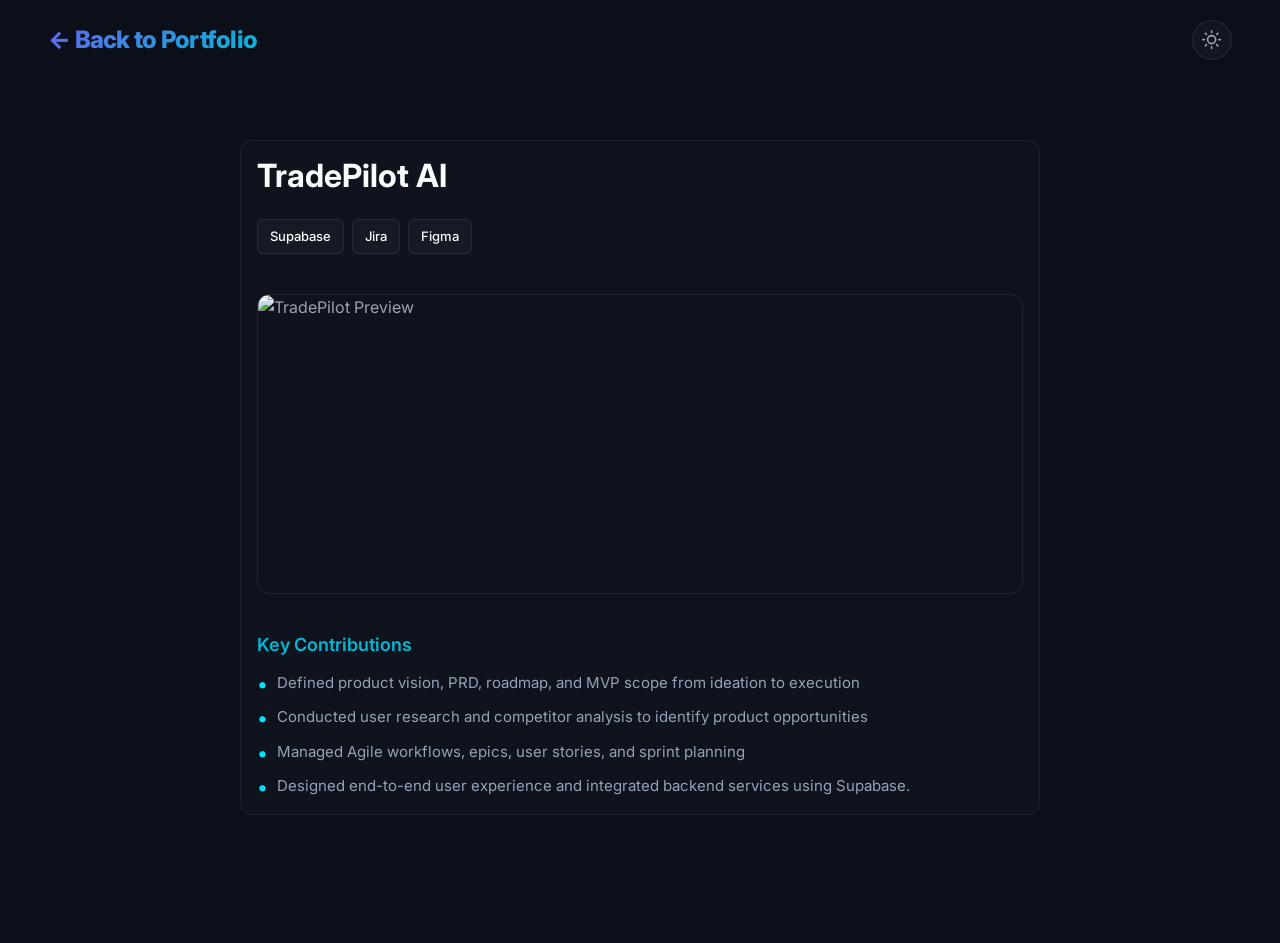
==== tradepilot.html @ c56abe82 "all changes" ====
<!DOCTYPE html>
<html lang="en" data-theme="dark">
<head>
    <meta charset="UTF-8">
    <meta name="viewport" content="width=device-width, initial-scale=1.0">
    <title>TradePilot AI | Project Details</title>
    <link rel="preconnect" href="https://fonts.googleapis.com">
    <link rel="preconnect" href="https://fonts.gstatic.com" crossorigin>
    <link href="https://fonts.googleapis.com/css2?family=Inter:wght@300;400;500;600;700&display=swap" rel="stylesheet">
    <link rel="stylesheet" href="styles.css">
    <link rel="icon" href="data:image/svg+xml,<svg xmlns='http://www.w3.org/2000/svg' viewBox='0 0 100 100'><rect width='100' height='100' rx='20' fill='%230B0F19'/><text x='50' y='55' font-family='Arial, sans-serif' font-size='45' font-weight='bold' fill='%2306B6D4' text-anchor='middle' dominant-baseline='middle'>VL</text></svg>">
</head>
<body>
    <nav id="navbar" class="glass-nav" style="border-bottom: 1px solid var(--border);">
        <div class="nav-container-full">
            <div class="nav-brand">
                <a href="index.html" class="logo">
                    <span class="logo-text text-gradient">← Back to Portfolio</span>
                </a>
            </div>
            <div class="nav-actions">
                <button class="theme-toggle btn-magnetic" id="theme-toggle" aria-label="Toggle Theme">
                    <svg class="sun-icon" viewBox="0 0 24 24" fill="none" stroke="currentColor" stroke-width="2" stroke-linecap="round" stroke-linejoin="round"><circle cx="12" cy="12" r="5"></circle><line x1="12" y1="1" x2="12" y2="3"></line><line x1="12" y1="21" x2="12" y2="23"></line><line x1="4.22" y1="4.22" x2="5.64" y2="5.64"></line><line x1="18.36" y1="18.36" x2="19.78" y2="19.78"></line><line x1="1" y1="12" x2="3" y2="12"></line><line x1="21" y1="12" x2="23" y2="12"></line><line x1="4.22" y1="19.78" x2="5.64" y2="18.36"></line><line x1="18.36" y1="5.64" x2="19.78" y2="4.22"></line></svg>
                    <svg class="moon-icon" viewBox="0 0 24 24" fill="none" stroke="currentColor" stroke-width="2" stroke-linecap="round" stroke-linejoin="round"><path d="M21 12.79A9 9 0 1 1 11.21 3 7 7 0 0 0 21 12.79z"></path></svg>
                </button>
            </div>
        </div>
    </nav>

    <section class="section" style="padding-top: 140px; min-height: 100vh;">
        <div class="container">
            <div class="dash-card dash-card-compact" style="max-width: 800px; margin: 0 auto; padding: 40px;">
                <div style="display: flex; justify-content: space-between; align-items: center; margin-bottom: 24px; flex-wrap: wrap; gap: 8px;">
                    <h1 style="color: var(--c-white); font-size: 32px; font-weight: 700; margin: 0;">TradePilot AI</h1>
                </div>
                
                <div style="display: flex; gap: 8px; flex-wrap: wrap; margin-bottom: 40px;">
                    <span class="dash-tag">Supabase</span>
                    <span class="dash-tag">Jira</span>
                    <span class="dash-tag">Figma</span>
                </div>

                <div style="width: 100%; height: 300px; border-radius: 12px; overflow: hidden; margin-bottom: 40px; border: 1px solid var(--border);">
                    <img src="https://images.unsplash.com/photo-1611162617474-5b21e879e113?auto=format&fit=crop&w=1200&q=80" alt="TradePilot Preview" style="width: 100%; height: 100%; object-fit: cover;">
                </div>
                
                <h3 style="color: var(--c-cyan); font-size: 18px; margin-bottom: 16px;">Key Contributions</h3>
                <ul class="dash-bullet-list" style="font-size: 16px; line-height: 1.8;">
                    <li>Defined product vision, PRD, roadmap, and MVP scope from ideation to execution</li>
                    <li>Conducted user research and competitor analysis to identify product opportunities</li>
                    <li>Managed Agile workflows, epics, user stories, and sprint planning</li>
                    <li>Designed end-to-end user experience and integrated backend services using Supabase.</li>
                </ul>
            </div>
        </div>
    </section>

    <script src="script.js"></script>
</body>
</html>
---- styles.css ----
/* =========================================
   CSS Custom Properties & Reset
   ========================================= */
:root {
    /* Colors */
    --c-navy: #0B0F19;
    --c-navy-light: #131A2A;
    --c-indigo: #6366F1;
    --c-cyan: #06B6D4;
    --c-white: #F9FAFB;
    --c-gray: #9CA3AF;
    --c-gray-dark: #4B5563;
    
    /* Surfaces & Borders for Glassmorphism */
    --surface: rgba(255, 255, 255, 0.03);
    --surface-hover: rgba(255, 255, 255, 0.06);
    --border: rgba(255, 255, 255, 0.08);
    --border-hover: rgba(255, 255, 255, 0.15);

    /* Typography */
    --font-sans: 'Inter', -apple-system, BlinkMacSystemFont, "Segoe UI", Roboto, Helvetica, Arial, sans-serif;
    
    /* Transitions */
    --trans-fast: 0.2s cubic-bezier(0.4, 0, 0.2, 1);
    --trans-normal: 0.4s cubic-bezier(0.4, 0, 0.2, 1);
}

[data-theme='light'] {
    --c-navy: #F9FAFB;
    --c-navy-light: #FFFFFF;
    --c-white: #0B0F19;
    --c-gray: #4B5563;
    --c-gray-dark: #9CA3AF;
    
    --surface: rgba(0, 0, 0, 0.03);
    --surface-hover: rgba(0, 0, 0, 0.06);
    --border: rgba(0, 0, 0, 0.08);
    --border-hover: rgba(0, 0, 0, 0.15);
}

*, *::before, *::after {
    box-sizing: border-box;
    margin: 0;
    padding: 0;
}

html {
    scroll-behavior: smooth;
}

body {
    background-color: var(--c-navy);
    color: var(--c-gray);
    font-family: var(--font-sans);
    line-height: 1.6;
    -webkit-font-smoothing: antialiased;
    -moz-osx-font-smoothing: grayscale;
    overflow-x: hidden;
}

::selection {
    background-color: var(--c-indigo);
    color: var(--c-white);
}

h1, h2, h3, h4, h5, h6 {
    color: var(--c-white);
    line-height: 1.2;
    font-weight: 600;
}

a {
    color: inherit;
    text-decoration: none;
    transition: color var(--trans-fast);
}

ul {
    list-style: none;
}

/* =========================================
   Layout & Utilities
   ========================================= */
.container {
    width: 100%;
    max-width: 1200px;
    margin: 0 auto;
    padding: 0 2rem;
}

.section {
    padding: 8rem 0;
    position: relative;
}

.section-header {
    margin-bottom: 4rem;
    text-align: left;
}

.section-title {
    font-size: 2.5rem;
    letter-spacing: -0.02em;
    margin-bottom: 1rem;
    background: linear-gradient(135deg, var(--c-indigo), var(--c-cyan));
    -webkit-background-clip: text;
    -webkit-text-fill-color: transparent;
    background-clip: text;
}

.section-description {
    font-size: 1.125rem;
    max-width: 600px;
}

.text-gradient {
    background: linear-gradient(135deg, var(--c-indigo), var(--c-cyan));
    -webkit-background-clip: text;
    -webkit-text-fill-color: transparent;
    background-clip: text;
}

/* Background Glow */
.bg-glow {
    position: absolute;
    width: 600px;
    height: 600px;
    background: radial-gradient(circle, rgba(99,102,241,0.1) 0%, rgba(11,15,25,0) 70%);
    border-radius: 50%;
    pointer-events: none;
    z-index: -1;
    filter: blur(60px);
}

.glow-top {
    top: -200px;
    left: -100px;
}

.glow-bottom {
    bottom: 20%;
    right: -200px;
    background: radial-gradient(circle, rgba(6,182,212,0.1) 0%, rgba(11,15,25,0) 70%);
}

/* Scroll Reveal */
.reveal {
    opacity: 0;
    transform: translateY(30px);
    transition: opacity 0.8s ease, transform 0.8s ease;
}

.reveal.visible {
    opacity: 1;
    transform: translateY(0);
}

/* =========================================
   Components
   ========================================= */
/* Buttons */
.btn {
    display: inline-flex;
    align-items: center;
    justify-content: center;
    padding: 0.75rem 1.5rem;
    border-radius: 9999px;
    font-weight: 500;
    font-size: 0.9375rem;
    cursor: pointer;
    border: 1px solid transparent;
    transition: all var(--trans-fast);
    /* For magnetic effect */
    will-change: transform;
}

.btn-primary {
    background-color: var(--c-white);
    color: var(--c-navy);
    box-shadow: 0 4px 14px rgba(255,255,255,0.1);
}

.btn-primary:hover {
    box-shadow: 0 6px 20px rgba(255,255,255,0.2);
    transform: translateY(-1px);
}

.btn-accent {
    background: linear-gradient(135deg, var(--c-indigo), var(--c-cyan));
    color: white;
    box-shadow: 0 4px 14px rgba(99, 102, 241, 0.2);
    border: none;
}

.btn-accent:hover {
    box-shadow: 0 6px 20px rgba(99, 102, 241, 0.4);
    transform: translateY(-1px);
}

.btn-secondary {
    background-color: var(--surface);
    color: var(--c-white);
    border-color: var(--border);
    backdrop-filter: blur(10px);
}

.btn-secondary:hover {
    background-color: var(--surface-hover);
    border-color: var(--border-hover);
}

.btn-large {
    padding: 1rem 2rem;
    font-size: 1.125rem;
}

.badge {
    display: inline-block;
    padding: 0.25rem 0.75rem;
    border-radius: 9999px;
    background: rgba(99,102,241,0.1);
    color: var(--c-indigo);
    border: 1px solid rgba(99,102,241,0.2);
    font-size: 0.875rem;
    font-weight: 500;
    margin-bottom: 2rem;
}

/* Navigation */
.glass-nav {
    position: fixed;
    top: 0;
    left: 0;
    width: 100%;
    z-index: 1000;
    background: rgba(var(--nav-bg-rgb, 11, 15, 25), 0);
    border-bottom: 1px solid transparent;
    transition: background 0.4s ease, border-bottom 0.4s ease, backdrop-filter 0.4s ease, box-shadow 0.4s ease;
}

.glass-nav.scrolled {
    backdrop-filter: blur(12px);
    -webkit-backdrop-filter: blur(12px);
    background: rgba(var(--nav-bg-rgb, 11, 15, 25), 0.75);
    border-bottom: 1px solid var(--border);
    box-shadow: 0 4px 30px rgba(0, 0, 0, 0.1);
}

[data-theme="dark"] {
    --nav-bg-rgb: 11, 15, 25;
}
[data-theme="light"] {
    --nav-bg-rgb: 255, 255, 255;
}

.nav-container-full {
    display: flex;
    justify-content: space-between;
    align-items: center;
    height: 5rem;
    padding: 0 3rem;
    max-width: 1600px;
    margin: 0 auto;
}

.nav-brand .logo {
    display: flex;
    align-items: center;
    font-weight: 800;
    font-size: 1.5rem;
    letter-spacing: -0.03em;
}

.logo-text {
    font-family: var(--font-sans);
}

.nav-menu {
    flex: 1;
    display: flex;
    justify-content: center;
}

.nav-links {
    display: flex;
    gap: 2rem;
    align-items: center;
}

.nav-link {
    font-size: 0.9375rem;
    font-weight: 500;
    color: var(--c-gray);
    position: relative;
    padding: 0.5rem 0;
    transition: color 0.3s ease;
}

.nav-link::after {
    content: '';
    position: absolute;
    bottom: 0;
    left: 0;
    width: 0;
    height: 2px;
    background: var(--c-indigo);
    transition: width 0.3s ease;
    border-radius: 2px;
}

.nav-link:hover, .nav-link.active {
    color: var(--c-white);
}

.nav-link:hover::after, .nav-link.active::after {
    width: 100%;
}

.nav-actions {
    display: flex;
    align-items: center;
    gap: 1.5rem;
}

.nav-socials {
    display: flex;
    align-items: center;
    gap: 1rem;
    border-right: 1px solid var(--border);
    padding-right: 1.5rem;
}

.social-icon {
    display: flex;
    align-items: center;
    justify-content: center;
    width: 2rem;
    height: 2rem;
    color: var(--c-gray);
    border-radius: 50%;
    background: var(--surface);
    transition: all 0.3s cubic-bezier(0.175, 0.885, 0.32, 1.275);
}

.social-icon svg {
    width: 1.1rem;
    height: 1.1rem;
}

.social-icon:hover {
    color: var(--c-white);
    background: var(--c-indigo);
    transform: translateY(-3px) scale(1.1);
    box-shadow: 0 4px 12px rgba(99, 102, 241, 0.3);
}

.theme-toggle {
    display: flex;
    align-items: center;
    justify-content: center;
    width: 2.5rem;
    height: 2.5rem;
    border-radius: 50%;
    background: var(--surface);
    border: 1px solid var(--border);
    color: var(--c-gray);
    cursor: pointer;
    transition: all 0.3s ease;
    position: relative;
    overflow: hidden;
}

.theme-toggle:hover {
    background: var(--surface-hover);
    color: var(--c-white);
}

.theme-toggle svg {
    width: 1.2rem;
    height: 1.2rem;
    position: absolute;
    transition: all 0.4s cubic-bezier(0.4, 0, 0.2, 1);
}

[data-theme='dark'] .sun-icon {
    opacity: 1;
    transform: translateY(0) rotate(0);
}

[data-theme='dark'] .moon-icon {
    opacity: 0;
    transform: translateY(20px) rotate(-90deg);
}

[data-theme='light'] .sun-icon {
    opacity: 0;
    transform: translateY(-20px) rotate(90deg);
}

[data-theme='light'] .moon-icon {
    opacity: 1;
    transform: translateY(0) rotate(0);
}

.mobile-menu-btn {
    display: none;
    flex-direction: column;
    justify-content: center;
    align-items: center;
    width: 2.5rem;
    height: 2.5rem;
    background: transparent;
    border: none;
    cursor: pointer;
    z-index: 1001;
}

.mobile-menu-btn span {
    width: 1.5rem;
    height: 2px;
    background: var(--c-white);
    margin: 2px 0;
    transition: all 0.3s ease;
    border-radius: 2px;
}

@media (max-width: 1024px) {
    .nav-menu {
        position: fixed;
        top: 0;
        right: -100%;
        width: 100%;
        height: 100vh;
        background: var(--surface);
        display: flex;
        align-items: center;
        justify-content: center;
        transition: right 0.3s ease;
        z-index: 1000;
        box-shadow: -10px 0 30px rgba(0,0,0,0.5);
    }
    
    .nav-menu.active {
        right: 0;
    }
    
    .nav-links {
        flex-direction: column;
        gap: 2rem;
        text-align: center;
    }
    
    .nav-link {
        font-size: 1.5rem;
    }
    
    .nav-socials {
        display: none;
    }
    
    .mobile-menu-btn {
        display: flex;
    }
    
    .mobile-menu-btn.active span:nth-child(1) { transform: translateY(6px) rotate(45deg); }
    .mobile-menu-btn.active span:nth-child(2) { opacity: 0; }
    .mobile-menu-btn.active span:nth-child(3) { transform: translateY(-6px) rotate(-45deg); }
    
    .nav-container-full {
        padding: 0 1.5rem;
    }
}

/* =========================================
   Sections
   ========================================= */
/* =========================================
   Advanced Hero Section
   ========================================= */
.hero {
    min-height: 100vh;
    display: flex;
    align-items: center;
    padding-top: 6rem;
    padding-bottom: 4rem;
    position: relative;
    overflow: hidden;
}

.hero-grid {
    display: grid;
    grid-template-columns: repeat(12, 1fr);
    gap: 2rem;
    align-items: center;
    width: 100%;
}

.hero-left {
    grid-column: span 6;
    display: flex;
    flex-direction: column;
    align-items: flex-start;
    text-align: left;
    z-index: 2;
}

/* Badge */
.hero-badge {
    position: relative;
    display: inline-flex;
    align-items: center;
    padding: 0.5rem 1.25rem;
    border-radius: 9999px;
    background: rgba(6, 182, 212, 0.05);
    border: 1px solid rgba(6, 182, 212, 0.2);
    backdrop-filter: blur(8px);
    margin-bottom: 2rem;
    transition: all 0.3s ease;
}
.hero-badge:hover {
    border-color: rgba(6, 182, 212, 0.5);
    background: rgba(6, 182, 212, 0.1);
}
.badge-glow {
    position: absolute;
    top: 50%;
    left: 50%;
    width: 100%;
    height: 100%;
    transform: translate(-50%, -50%);
    background: radial-gradient(circle, rgba(6,182,212,0.4) 0%, transparent 70%);
    opacity: 0;
    transition: opacity 0.3s ease;
    z-index: -1;
    border-radius: 9999px;
    filter: blur(10px);
}
.hero-badge:hover .badge-glow {
    opacity: 1;
}
.badge-text {
    font-size: 0.875rem;
    font-weight: 600;
    color: var(--c-cyan);
    letter-spacing: 0.02em;
}

/* Typography */
.hero-title {
    font-size: clamp(2.5rem, 4vw, 3.5rem);
    font-weight: 600;
    line-height: 1.2;
    letter-spacing: -0.02em;
    margin-bottom: 1.25rem;
    color: transparent;
    background: linear-gradient(180deg, #FFFFFF 0%, #A1A1AA 100%);
    -webkit-background-clip: text;
    background-clip: text;
}
[data-theme='light'] .hero-title {
    background: linear-gradient(180deg, #09090B 0%, #52525B 100%);
    -webkit-background-clip: text;
}
.hero-title .text-gradient {
    background: linear-gradient(135deg, var(--c-indigo), var(--c-cyan));
    -webkit-background-clip: text;
    background-clip: text;
    color: transparent;
}

.animate-text-reveal {
    animation: textReveal 1s cubic-bezier(0.16, 1, 0.3, 1) forwards;
    opacity: 0;
    transform: translateY(20px);
}
@keyframes textReveal {
    to {
        opacity: 1;
        transform: translateY(0);
    }
}

.hero-subtitle {
    font-size: clamp(0.9rem, 1.5vw, 1.05rem);
    color: #9CA3AF;
    margin-bottom: 3rem;
    max-width: 90%;
    line-height: 1.7;
}

/* CTAs */
.hero-actions {
    display: flex;
    gap: 1.25rem;
    align-items: center;
    flex-wrap: wrap;
}

.btn-glow {
    position: relative;
    box-shadow: 0 0 20px rgba(99, 102, 241, 0.3);
}
.btn-glow:hover {
    box-shadow: 0 0 30px rgba(99, 102, 241, 0.5);
}

.btn-ghost {
    background: transparent;
    color: var(--c-white);
    border: 1px solid var(--border);
    backdrop-filter: blur(8px);
}
.btn-ghost:hover {
    border-color: var(--c-white);
    background: rgba(255, 255, 255, 0.05);
}
[data-theme='light'] .btn-ghost {
    /* Rely on var(--c-white) to automatically turn black in light mode */
}
[data-theme='light'] .btn-ghost:hover {
    background: rgba(0, 0, 0, 0.05);
}
.btn-icon {
    width: 1.25rem;
    height: 1.25rem;
    margin-left: 0.5rem;
    transition: transform 0.3s ease;
}
.btn-ghost:hover .btn-icon {
    transform: translateY(2px);
}

/* Right Side: Showcase */
.hero-right {
    grid-column: span 6;
    position: relative;
    height: auto;
    min-height: 450px;
    display: flex;
    align-items: center;
    justify-content: center;
}

.profile-showcase {
    position: relative;
    width: 100%;
    max-width: 450px;
    height: 450px;
    display: flex;
    align-items: center;
    justify-content: center;
    perspective: 1000px;
    margin: 0 auto;
}

.profile-glow {
    position: absolute;
    width: 100%;
    height: 100%;
    background: radial-gradient(circle at center, rgba(99, 102, 241, 0.4) 0%, rgba(6, 182, 212, 0.2) 40%, transparent 70%);
    filter: blur(40px);
    z-index: 1;
    animation: pulseGlow 4s ease-in-out infinite alternate;
}

@keyframes pulseGlow {
    0% { transform: scale(0.9); opacity: 0.7; }
    100% { transform: scale(1.1); opacity: 1; }
}

.profile-image-container {
    position: relative;
    width: 350px;
    height: 350px;
    border-radius: 50%;
    z-index: 5;
    background: var(--surface);
    border: 2px solid rgba(255, 255, 255, 0.1);
    box-shadow: 0 20px 50px rgba(0, 0, 0, 0.5), inset 0 0 20px rgba(255, 255, 255, 0.05);
    overflow: hidden;
}
[data-theme='light'] .profile-image-container {
    border-color: rgba(0, 0, 0, 0.1);
    box-shadow: 0 20px 50px rgba(0, 0, 0, 0.1);
}

.profile-img {
    width: 100%;
    height: 100%;
    object-fit: cover;
    border-radius: 50%;
    /* No selection/dragging */
    user-select: none;
    -webkit-user-drag: none;
    -webkit-touch-callout: none;
    pointer-events: none; /* Prevent context menu/right clicks on image itself */
    transition: transform 0.5s ease;
}

.profile-showcase:hover .profile-img {
    transform: scale(1.05);
}

/* Floating Tech Badges */
.floating-badge {
    position: absolute;
    display: flex;
    align-items: center;
    gap: 1rem;
    background: rgba(11, 15, 25, 0.7);
    backdrop-filter: blur(12px);
    -webkit-backdrop-filter: blur(12px);
    border: 1px solid rgba(255, 255, 255, 0.1);
    padding: 0.75rem 1.25rem;
    border-radius: 1rem;
    box-shadow: 0 15px 35px rgba(0, 0, 0, 0.3);
    z-index: 10;
}
[data-theme='light'] .floating-badge {
    background: rgba(255, 255, 255, 0.85);
    border-color: rgba(0, 0, 0, 0.1);
    box-shadow: 0 15px 35px rgba(0, 0, 0, 0.1);
}

.badge-1 {
    top: 15%;
    left: -10%;
    animation: floatY1 6s ease-in-out infinite;
}

.badge-2 {
    bottom: 15%;
    right: -10%;
    animation: floatY2 7s ease-in-out infinite 1s;
}

.badge-icon {
    width: 2.5rem;
    height: 2.5rem;
    border-radius: 0.75rem;
    background: linear-gradient(135deg, var(--c-indigo), var(--c-cyan));
    display: flex;
    align-items: center;
    justify-content: center;
    color: white;
}
.badge-icon svg {
    width: 1.25rem;
    height: 1.25rem;
}

.badge-text {
    display: flex;
    flex-direction: column;
}

.badge-title {
    font-size: 0.875rem;
    font-weight: 700;
    color: var(--c-white);
}

.badge-desc {
    font-size: 0.75rem;
    color: var(--c-gray);
}

@media (max-width: 1024px) {
    .hero-grid {
        grid-template-columns: 1fr;
    }
    .hero-left, .hero-right {
        grid-column: span 1;
    }
    .hero-left {
        align-items: center;
        text-align: center;
        padding-top: 4rem;
    }
    .hero-subtitle {
        max-width: 100%;
    }
    .hero-actions {
        justify-content: center;
    }
    .hero-right {
        height: 500px;
        margin-top: 3rem;
    }
}
@media (max-width: 768px) {
    .hero-right {
        display: flex;
        margin-top: 2rem;
        height: auto;
        justify-content: center;
        width: 100%;
    }
    .profile-showcase {
        transform: scale(0.8);
        margin: 0 auto;
    }
}

/* Bento Grid */
.bento-grid {
    display: grid;
    grid-template-columns: repeat(3, 1fr);
    gap: 1.5rem;
    auto-rows: minmax(250px, auto);
}

.bento-card {
    position: relative;
    background: var(--surface);
    border: 1px solid var(--border);
    border-radius: 1.5rem;
    padding: 2.5rem;
    overflow: hidden;
    display: flex;
    flex-direction: column;
    justify-content: flex-end;
    transition: border-color var(--trans-normal), transform var(--trans-normal);
}

.bento-card:hover {
    border-color: var(--border-hover);
    transform: translateY(-2px);
}

.bento-large {
    grid-column: span 2;
}

.card-icon {
    font-size: 2.5rem;
    margin-bottom: auto;
}

.card-title {
    font-size: 1.5rem;
    margin-bottom: 0.75rem;
    letter-spacing: -0.01em;
}

.card-text {
    font-size: 0.9375rem;
}

/* Card Glow Hover Effect */
.glow-effect {
    position: absolute;
    width: 200px;
    height: 200px;
    background: radial-gradient(circle, rgba(99,102,241,0.15) 0%, rgba(255,255,255,0) 70%);
    border-radius: 50%;
    pointer-events: none;
    opacity: 0;
    transition: opacity 0.3s;
    mix-blend-mode: screen;
}

.bento-card:hover .glow-effect {
    opacity: 1;
}

@media (max-width: 900px) {
    .bento-grid {
        grid-template-columns: repeat(2, 1fr);
    }
    .bento-large {
        grid-column: span 2;
    }
}

@media (max-width: 600px) {
    .bento-grid {
        grid-template-columns: 1fr;
    }
    .bento-large {
        grid-column: span 1;
    }
}

/* =========================================
   Deep-Dive Product Case Study (Accordion)
   ========================================= */
.case-study-layout {
    display: grid;
    grid-template-columns: 250px 1fr;
    gap: 4rem;
    margin-top: 3rem;
}
@media (max-width: 900px) {
    .case-study-layout {
        grid-template-columns: 1fr;
    }
}

/* Sidebar Nav */
.case-study-sidebar {
    position: relative;
}
.blueprint-nav {
    position: sticky;
    top: 6rem;
    border-left: 2px solid rgba(255,255,255,0.1);
    padding-left: 1.5rem;
}
[data-theme='light'] .blueprint-nav {
    border-left: 2px solid rgba(0,0,0,0.1);
}
.blueprint-nav ul {
    list-style: none;
    padding: 0;
    margin: 0;
    display: flex;
    flex-direction: column;
    gap: 1rem;
}
.blueprint-nav a {
    text-decoration: none;
    font-size: 0.875rem;
    color: var(--c-gray);
    font-weight: 500;
    transition: all 0.3s ease;
    display: block;
    position: relative;
}
.blueprint-nav a::before {
    content: '';
    position: absolute;
    left: -1.5rem;
    top: 50%;
    transform: translateY(-50%) translateX(-2px);
    width: 2px;
    height: 0;
    background: var(--c-cyan);
    transition: height 0.3s ease;
}
.blueprint-nav a:hover, .blueprint-nav a.active {
    color: var(--c-white);
}
[data-theme='light'] .blueprint-nav a:hover, [data-theme='light'] .blueprint-nav a.active {
    color: var(--c-navy);
}
.blueprint-nav a.active::before {
    height: 100%;
}

/* Accordion Container */
.case-study-content {
    display: flex;
    flex-direction: column;
    gap: 1rem;
}

.blueprint-accordion {
    background: rgba(255,255,255,0.02);
    border: 1px solid rgba(255,255,255,0.05);
    border-radius: 1rem;
    overflow: hidden;
    transition: border-color 0.3s ease;
}
[data-theme='light'] .blueprint-accordion {
    background: rgba(0,0,0,0.02);
    border-color: rgba(0,0,0,0.05);
}
.blueprint-accordion.expanded {
    border-color: rgba(6,182,212,0.3);
    box-shadow: 0 10px 30px rgba(0,0,0,0.2);
}

.accordion-trigger {
    width: 100%;
    display: flex;
    align-items: center;
    padding: 1.5rem 2rem;
    background: transparent;
    border: none;
    cursor: pointer;
    text-align: left;
    outline: none;
}
.phase-number {
    font-size: 0.75rem;
    font-weight: 700;
    text-transform: uppercase;
    letter-spacing: 0.1em;
    margin-right: 1.5rem;
    flex-shrink: 0;
}
.phase-title {
    font-size: 1.125rem;
    font-weight: 600;
    color: var(--c-white);
    margin: 0;
    flex: 1;
}
[data-theme='light'] .phase-title { color: var(--c-navy); }

.chevron-icon {
    width: 1.25rem;
    height: 1.25rem;
    color: var(--c-gray);
    transition: transform 0.4s cubic-bezier(0.16, 1, 0.3, 1), filter 0.3s;
}
.blueprint-accordion.expanded .chevron-icon {
    transform: rotate(180deg);
    color: var(--c-cyan);
    filter: drop-shadow(0 0 5px var(--c-cyan));
}

.accordion-content {
    display: grid;
    grid-template-rows: 0fr;
    transition: grid-template-rows 0.4s cubic-bezier(0.16, 1, 0.3, 1);
}
.blueprint-accordion.expanded .accordion-content {
    grid-template-rows: 1fr;
}
.accordion-inner {
    overflow: hidden;
    padding: 0 2rem;
    opacity: 0;
    transform: translateY(-10px);
    transition: opacity 0.4s ease, transform 0.4s ease;
}
.blueprint-accordion.expanded .accordion-inner {
    padding: 0 2rem 2rem 2rem;
    opacity: 1;
    transform: translateY(0);
    transition-delay: 0.1s;
}

/* Phase Specific Layouts */
/* Phase 1: Callout */
.impact-callout {
    background: rgba(6,182,212,0.05);
    border-left: 3px solid var(--c-cyan);
    padding: 1.5rem;
    border-radius: 0 0.5rem 0.5rem 0;
}
.impact-callout h5 { color: var(--c-cyan); margin-bottom: 0.5rem; font-size: 1.125rem; }

/* Phase 2: Badges */
.badge-grid {
    display: flex;
    flex-wrap: wrap;
    gap: 0.75rem;
}
.methodology-badge {
    padding: 0.5rem 1rem;
    background: rgba(255,255,255,0.05);
    border: 1px solid rgba(255,255,255,0.1);
    border-radius: 999px;
    font-size: 0.875rem;
    color: var(--c-gray);
}
[data-theme='light'] .methodology-badge {
    background: rgba(0,0,0,0.05); border-color: rgba(0,0,0,0.1);
}

/* Phase 3: Persona */
.persona-card {
    border-radius: 1rem;
    padding: 2rem;
    background: rgba(255,255,255,0.02);
    border: 1px solid rgba(255,255,255,0.05);
}
[data-theme='light'] .persona-card {
    background: rgba(0,0,0,0.02); border-color: rgba(0,0,0,0.05);
}
.persona-header {
    display: flex;
    align-items: center;
    gap: 1.5rem;
    margin-bottom: 1.5rem;
    border-bottom: 1px solid rgba(255,255,255,0.1);
    padding-bottom: 1.5rem;
}
[data-theme='light'] .persona-header { border-bottom-color: rgba(0,0,0,0.1); }
.persona-header .avatar {
    font-size: 3rem;
    background: rgba(255,255,255,0.05);
    width: 80px; height: 80px;
    display: flex; align-items: center; justify-content: center;
    border-radius: 50%;
}
[data-theme='light'] .persona-header .avatar { background: rgba(0,0,0,0.05); }
.persona-header h5 { font-size: 1.25rem; color: var(--c-white); margin-bottom: 0.25rem; }
[data-theme='light'] .persona-header h5 { color: var(--c-navy); }
.role-badge { font-size: 0.875rem; color: var(--c-gray); font-weight: 500; }
.persona-body {
    display: grid;
    grid-template-columns: 1fr 1fr;
    gap: 2rem;
}
.persona-block h6 { color: var(--c-white); margin-bottom: 0.5rem; font-size: 0.9375rem; }
[data-theme='light'] .persona-block h6 { color: var(--c-navy); }
.persona-block p { color: var(--c-gray); font-size: 0.875rem; line-height: 1.6; }

/* Phase 4: Matrix */
.matrix-3col {
    display: grid;
    grid-template-columns: repeat(3, 1fr);
    gap: 1.5rem;
}
.matrix-cell {
    padding: 1.5rem;
    background: rgba(255,255,255,0.03);
    border-radius: 0.75rem;
    border: 1px solid rgba(255,255,255,0.05);
}
[data-theme='light'] .matrix-cell { background: rgba(0,0,0,0.03); border-color: rgba(0,0,0,0.05); }
.matrix-cell h6 { color: var(--c-indigo); margin-bottom: 0.5rem; font-size: 1rem; }
.matrix-cell p { color: var(--c-gray); font-size: 0.875rem; line-height: 1.6; }

/* Phase 5: Solution */
.solution-narrative { margin-bottom: 2rem; font-size: 1.05rem; color: var(--c-gray); }
.solution-narrative strong { color: var(--c-white); }
[data-theme='light'] .solution-narrative strong { color: var(--c-navy); }
.feature-grid { display: grid; grid-template-columns: repeat(3, 1fr); gap: 1.5rem; }
.feature-card { padding: 1.5rem; border: 1px solid rgba(255,255,255,0.1); border-radius: 0.75rem; }
[data-theme='light'] .feature-card { border-color: rgba(0,0,0,0.1); }
.feature-card .icon { font-size: 2rem; margin-bottom: 1rem; }
.feature-card h6 { margin-bottom: 0.5rem; color: var(--c-white); font-size: 1rem; }
[data-theme='light'] .feature-card h6 { color: var(--c-navy); }
.feature-card p { color: var(--c-gray); font-size: 0.875rem; line-height: 1.6; }

/* Phase 6: Flow Map */
.flow-map {
    display: flex;
    align-items: center;
    justify-content: space-between;
    padding: 2rem 0;
    overflow-x: auto;
}
.flow-step {
    padding: 1rem;
    background: rgba(255,255,255,0.05);
    border-radius: 0.5rem;
    text-align: center;
    font-size: 0.875rem;
    font-weight: 500;
    min-width: 140px;
    color: var(--c-gray);
    border: 1px solid transparent;
}
[data-theme='light'] .flow-step { background: rgba(0,0,0,0.05); }
.flow-step.highlight { background: rgba(99,102,241,0.2); border: 1px solid var(--c-indigo); color: var(--c-white); }
[data-theme='light'] .flow-step.highlight { color: var(--c-navy); }
.flow-step.success { background: rgba(16,185,129,0.2); border: 1px solid #10B981; color: var(--c-white); }
[data-theme='light'] .flow-step.success { color: var(--c-navy); }
.flow-arrow { color: var(--c-gray); }

/* Phase 7: Gallery */
.gallery-3col { display: grid; grid-template-columns: repeat(3, 1fr); gap: 1.5rem; }
.gallery-item { text-align: center; font-size: 0.875rem; font-weight: 500; color: var(--c-gray); }
.aspect-box {
    width: 100%;
    aspect-ratio: 4/3;
    background: rgba(255,255,255,0.05);
    border-radius: 0.75rem;
    margin-bottom: 1rem;
    border: 1px solid rgba(255,255,255,0.1);
}
[data-theme='light'] .aspect-box { background: rgba(0,0,0,0.05); border-color: rgba(0,0,0,0.1); }

/* Phase 8: MoSCoW */
.moscow-matrix { display: flex; flex-direction: column; gap: 1rem; }
.moscow-row { display: flex; border: 1px solid rgba(255,255,255,0.1); border-radius: 0.5rem; overflow: hidden; }
[data-theme='light'] .moscow-row { border-color: rgba(0,0,0,0.1); }
.row-label { width: 200px; padding: 1.5rem; font-weight: 600; display: flex; align-items: center; background: rgba(255,255,255,0.02); color: var(--c-white); }
[data-theme='light'] .row-label { background: rgba(0,0,0,0.02); color: var(--c-navy); }
.row-content { padding: 1.5rem; flex: 1; font-size: 0.9375rem; color: var(--c-gray); line-height: 1.6; }
.moscow-row.must-have .row-label { border-left: 4px solid #10B981; }
.moscow-row.should-have .row-label { border-left: 4px solid var(--c-cyan); }
.moscow-row.could-have .row-label { border-left: 4px solid var(--c-gray); }

/* Phase 9: Impact */
.impact-cards { display: grid; grid-template-columns: repeat(3, 1fr); gap: 1.5rem; }
.impact-card { padding: 2rem; background: rgba(16,185,129,0.05); border: 1px solid rgba(16,185,129,0.2); border-radius: 1rem; text-align: center; }
.impact-card .stat { font-size: 2.5rem; font-weight: 800; color: #10B981; margin-bottom: 0.5rem; }
.impact-card h6 { color: var(--c-white); margin-bottom: 0.5rem; font-size: 1rem; }
[data-theme='light'] .impact-card h6 { color: var(--c-navy); }
.impact-card p { color: var(--c-gray); font-size: 0.875rem; }

/* Phase 10: Retrospective */
.premium-quote {
    font-size: 1.25rem;
    font-style: italic;
    line-height: 1.8;
    color: var(--c-white);
    border-left: 4px solid var(--c-indigo);
    padding-left: 2rem;
    margin: 0;
}
[data-theme='light'] .premium-quote { color: var(--c-navy); }

@media (max-width: 768px) {
    .matrix-3col, .feature-grid, .gallery-3col, .impact-cards, .persona-body {
        grid-template-columns: 1fr;
    }
    .moscow-row { flex-direction: column; }
    .row-label { width: 100%; border-left: none !important; border-top: 4px solid var(--c-gray); }
    .moscow-row.must-have .row-label { border-top-color: #10B981; }
    .moscow-row.should-have .row-label { border-top-color: var(--c-cyan); }
    .flow-map { flex-direction: column; gap: 1rem; }
    .flow-arrow { transform: rotate(90deg); }
}

/* =========================================
   Professional Experience Timeline
   ========================================= */
.text-left {
    text-align: left;
}

.timeline-architecture {
    position: relative;
    max-width: 900px;
    margin: 4rem auto 0;
    padding-left: 2rem;
}

/* The Spine */
.timeline-spine {
    position: absolute;
    left: 0;
    top: 0;
    bottom: 0;
    width: 2px;
    background: rgba(255, 255, 255, 0.1);
    border-radius: 2px;
}
[data-theme='light'] .timeline-spine {
    background: rgba(0, 0, 0, 0.1);
}
.spine-progress {
    position: absolute;
    top: 0;
    left: 0;
    width: 100%;
    height: 0%; /* Adjusted via JS on scroll */
    background: linear-gradient(to bottom, var(--c-indigo), var(--c-cyan));
    border-radius: 2px;
    transition: height 0.3s ease-out;
}

/* Timeline Nodes */
.timeline-node {
    position: relative;
    margin-bottom: 4rem;
    opacity: 0;
    transform: translateY(30px);
    transition: all 0.8s cubic-bezier(0.16, 1, 0.3, 1);
}
.timeline-node.visible {
    opacity: 1;
    transform: translateY(0);
}
.timeline-node:last-child {
    margin-bottom: 0;
}

.node-dot {
    position: absolute;
    left: -2.35rem; /* -2rem padding + roughly half width */
    top: 2rem;
    width: 0.75rem;
    height: 0.75rem;
    border-radius: 50%;
    background: var(--c-navy);
    border: 2px solid var(--border);
    transition: all 0.4s ease;
    z-index: 2;
}
[data-theme='light'] .node-dot {
    background: var(--c-white);
}

.timeline-node:hover .node-dot {
    border-color: var(--c-cyan);
    background: var(--c-cyan);
    box-shadow: 0 0 15px rgba(6, 182, 212, 0.6);
}

/* Glass Cards */
.timeline-card {
    background: rgba(255, 255, 255, 0.02);
    border: 1px solid rgba(255, 255, 255, 0.1);
    border-radius: 1.25rem;
    padding: 2.5rem;
    backdrop-filter: blur(12px);
    transition: transform 0.4s cubic-bezier(0.25, 0.46, 0.45, 0.94), box-shadow 0.4s ease, border-color 0.4s ease;
}
[data-theme='light'] .timeline-card {
    background: rgba(255, 255, 255, 0.7);
    border: 1px solid rgba(0, 0, 0, 0.1);
}

.timeline-node:hover .timeline-card {
    transform: scale(1.02);
    box-shadow: 0 20px 40px rgba(0, 0, 0, 0.3);
    border-color: rgba(99, 102, 241, 0.4);
}
[data-theme='light'] .timeline-node:hover .timeline-card {
    box-shadow: 0 20px 40px rgba(0, 0, 0, 0.05);
}

/* Card Header */
.card-header {
    display: flex;
    justify-content: space-between;
    align-items: flex-start;
    flex-wrap: wrap;
    gap: 1rem;
    margin-bottom: 1.5rem;
}
.role-title {
    font-size: 1.25rem;
    font-weight: 700;
    color: var(--c-indigo);
    margin-bottom: 0.25rem;
}
.company-name {
    font-size: 1.5rem;
    font-weight: 800;
    color: var(--c-white);
    letter-spacing: -0.02em;
}
[data-theme='light'] .company-name {
    color: var(--c-navy);
}
.duration-badge {
    font-size: 0.75rem;
    font-weight: 600;
    text-transform: uppercase;
    color: var(--c-gray);
    background: rgba(255, 255, 255, 0.05);
    padding: 0.4rem 0.8rem;
    border-radius: 999px;
    border: 1px solid rgba(255, 255, 255, 0.1);
}
[data-theme='light'] .duration-badge {
    background: rgba(0, 0, 0, 0.05);
    border-color: rgba(0, 0, 0, 0.05);
}

/* Competency Matrix */
.competency-matrix {
    list-style: none;
    padding: 0;
    margin: 0;
    display: flex;
    flex-direction: column;
    gap: 1.25rem;
}
.competency-matrix li {
    display: flex;
    align-items: flex-start;
    gap: 1rem;
    font-size: 0.9375rem;
    line-height: 1.6;
    color: var(--c-gray);
}
.competency-matrix li strong {
    color: var(--c-white);
    font-weight: 600;
}
[data-theme='light'] .competency-matrix li strong {
    color: var(--c-navy);
}

.bullet-vector {
    width: 1.25rem;
    height: 1.25rem;
    flex-shrink: 0;
    color: var(--border);
    margin-top: 0.15rem;
    transition: color 0.3s ease;
}
.timeline-node:hover .bullet-vector {
    color: var(--c-cyan);
}

/* Footer */
.footer {
    border-top: 1px solid var(--border);
    background: linear-gradient(to bottom, transparent, rgba(11, 15, 25, 1));
}

.footer-cta {
    text-align: center;
    margin-bottom: 6rem;
}

.footer-title {
    font-size: clamp(2.5rem, 4vw, 3.5rem);
    letter-spacing: -0.02em;
    margin-bottom: 1rem;
}

.footer-subtitle {
    font-size: 1.125rem;
    margin-bottom: 2.5rem;
}

.footer-bottom {
    display: flex;
    justify-content: space-between;
    align-items: center;
    padding-top: 2rem;
    border-top: 1px solid var(--border);
    flex-wrap: wrap;
    gap: 2rem;
}

.footer-logo {
    display: flex;
    align-items: center;
    gap: 0.5rem;
    font-weight: 700;
    color: var(--c-white);
}

.social-links {
    display: flex;
    gap: 1.5rem;
}

.social-link {
    font-size: 0.875rem;
    font-weight: 500;
}

.social-link:hover {
    color: var(--c-white);
}

.copyright {
    font-size: 0.875rem;
}

@media (max-width: 768px) {
    .footer-bottom {
        flex-direction: column;
        text-align: center;
    }
}

/* =========================================
   About Section (Bento Grid)
   ========================================= */
.about-grid {
    display: grid;
    grid-template-columns: 5fr 7fr;
    gap: 4rem;
    align-items: stretch;
}

/* Left Narrative */
.about-left {
    display: flex;
    flex-direction: column;
    justify-content: center;
}

.section-label {
    font-size: 0.875rem;
    font-weight: 700;
    color: var(--c-cyan);
    letter-spacing: 0.1em;
    margin-bottom: 2rem;
    text-transform: uppercase;
}

.narrative-block {
    position: relative;
    padding-left: 1.5rem;
}

.accent-line {
    position: absolute;
    left: 0;
    top: 0;
    bottom: 0;
    width: 2px;
    background: linear-gradient(to bottom, var(--c-indigo), transparent);
    border-radius: 2px;
}

.narrative-text {
    font-size: clamp(1.25rem, 2vw, 1.5rem);
    line-height: 1.6;
    color: var(--c-white);
    font-weight: 400;
}
[data-theme='light'] .narrative-text {
    color: var(--c-navy);
}

/* Right Credentials Matrix */
.about-right {
    display: flex;
    flex-direction: column;
    gap: 1.5rem;
}

.matrix-card {
    background: rgba(255, 255, 255, 0.02);
    border: 1px solid rgba(255, 255, 255, 0.1);
    border-radius: 1.25rem;
    padding: 2rem;
    backdrop-filter: blur(12px);
    transition: transform 0.3s ease, border-color 0.3s ease;
}
[data-theme='light'] .matrix-card {
    background: rgba(255, 255, 255, 0.7);
    border: 1px solid rgba(0, 0, 0, 0.1);
}
.matrix-card:hover {
    transform: translateY(-4px);
    border-color: rgba(99, 102, 241, 0.5);
}

.card-heading {
    font-size: 1.125rem;
    font-weight: 600;
    color: var(--c-white);
    margin-bottom: 1.5rem;
}
[data-theme='light'] .card-heading {
    color: var(--c-navy);
}

.credential-row {
    display: flex;
    align-items: flex-start;
    gap: 1rem;
    margin-bottom: 1.25rem;
}
.credential-row:last-child {
    margin-bottom: 0;
}

.cred-icon {
    font-size: 1.5rem;
    line-height: 1;
    background: rgba(255,255,255,0.05);
    padding: 0.5rem;
    border-radius: 0.5rem;
    border: 1px solid rgba(255,255,255,0.05);
}
[data-theme='light'] .cred-icon {
    background: rgba(0,0,0,0.05);
    border-color: rgba(0,0,0,0.05);
}

.cred-indicator {
    width: 8px;
    height: 8px;
    border-radius: 50%;
    background: var(--c-cyan);
    margin-top: 0.5rem;
    box-shadow: 0 0 10px var(--c-cyan);
}

.cred-info {
    flex: 1;
}
.cred-header {
    display: flex;
    justify-content: space-between;
    align-items: center;
    margin-bottom: 0.25rem;
}
.cred-title {
    font-size: 1rem;
    font-weight: 500;
    color: var(--c-white);
}
[data-theme='light'] .cred-title {
    color: var(--c-navy);
}
.cred-subtitle {
    font-size: 0.875rem;
    color: var(--c-gray);
    display: block;
    line-height: 1.5;
}

.micro-badge {
    font-size: 0.65rem;
    font-weight: 700;
    text-transform: uppercase;
    background: rgba(99, 102, 241, 0.1);
    color: var(--c-indigo);
    padding: 0.2rem 0.5rem;
    border-radius: 999px;
    border: 1px solid rgba(99, 102, 241, 0.2);
}

/* Metrics Canvas */
.metrics-row {
    display: grid;
    grid-template-columns: repeat(3, 1fr);
    gap: 1rem;
}

.metric-card {
    background: rgba(255, 255, 255, 0.02);
    border: 1px solid rgba(255, 255, 255, 0.1);
    border-radius: 1rem;
    padding: 1.5rem 1rem;
    text-align: center;
    backdrop-filter: blur(12px);
    transition: transform 0.3s ease, border-color 0.3s ease;
}
[data-theme='light'] .metric-card {
    background: rgba(255, 255, 255, 0.7);
    border: 1px solid rgba(0, 0, 0, 0.1);
}
.metric-card:hover {
    transform: translateY(-4px);
    border-color: rgba(6, 182, 212, 0.5);
}

.metric-value {
    font-size: 2.5rem;
    font-weight: 700;
    color: var(--c-white);
    line-height: 1;
    display: inline-block;
}
[data-theme='light'] .metric-value {
    color: var(--c-navy);
}
.metric-plus {
    font-size: 1.5rem;
    font-weight: 700;
    color: var(--c-cyan);
    vertical-align: top;
    margin-left: 2px;
}
.metric-label {
    font-size: 0.75rem;
    font-weight: 600;
    color: var(--c-gray);
    text-transform: uppercase;
    letter-spacing: 0.05em;
    margin-top: 0.5rem;
}

/* Scroll Animations */
.reveal-fade-in {
    opacity: 0;
    transform: translateX(-20px);
    transition: all 0.8s cubic-bezier(0.16, 1, 0.3, 1);
}
.reveal-cascade {
    opacity: 0;
    transform: translateY(20px);
    transition: all 0.8s cubic-bezier(0.16, 1, 0.3, 1);
}
.reveal.visible .reveal-fade-in {
    opacity: 1;
    transform: translateX(0);
}
.reveal.visible .reveal-cascade {
    opacity: 1;
    transform: translateY(0);
}

@media (max-width: 1024px) {
    .about-grid {
        grid-template-columns: 1fr;
        gap: 3rem;
    }
}
@media (max-width: 640px) {
    .metrics-row {
        grid-template-columns: 1fr;
    }
}

/* =========================================
   Core Competency & Tech Stack Matrix
   ========================================= */
.skill-matrix-grid {
    display: grid;
    grid-template-columns: repeat(12, 1fr);
    gap: 1.5rem;
    margin-top: 2rem;
}

/* Category Cards */
.skill-category-card {
    background: rgba(255, 255, 255, 0.02);
    border: 1px solid rgba(255, 255, 255, 0.1);
    border-radius: 1.5rem;
    padding: 2.5rem;
    backdrop-filter: blur(12px);
    transition: transform 0.4s ease, border-color 0.4s ease, box-shadow 0.4s ease;
    display: flex;
    flex-direction: column;
}
[data-theme='light'] .skill-category-card {
    background: rgba(255, 255, 255, 0.7);
    border: 1px solid rgba(0, 0, 0, 0.1);
}

.skill-matrix-grid .skill-category-card:nth-child(1) { grid-column: span 7; }
.skill-matrix-grid .skill-category-card:nth-child(2) { grid-column: span 5; }
.skill-matrix-grid .skill-category-card:nth-child(3) { grid-column: span 5; }
.skill-matrix-grid .skill-category-card:nth-child(4) { grid-column: span 7; }

@media (max-width: 1024px) {
    .skill-matrix-grid .skill-category-card:nth-child(n) { grid-column: span 12; }
}

.skill-category-card:hover {
    transform: translateY(-4px);
    border-color: var(--accent);
    box-shadow: 0 10px 40px -10px var(--accent);
}

.category-header {
    margin-bottom: 2rem;
    border-left: 3px solid var(--accent);
    padding-left: 1rem;
}
.category-title {
    font-size: 1.25rem;
    font-weight: 700;
    color: var(--c-white);
    margin-bottom: 0.25rem;
}
[data-theme='light'] .category-title {
    color: var(--c-navy);
}
.category-subtitle {
    font-size: 0.875rem;
    color: var(--c-gray);
}

/* Skill Capsules */
.skill-capsule-container {
    display: flex;
    flex-wrap: wrap;
    gap: 1rem;
    margin-top: auto;
}

.skill-capsule {
    display: flex;
    flex-direction: column;
    gap: 0.5rem;
    padding: 0.75rem 1rem;
    background: rgba(255, 255, 255, 0.03);
    border: 1px solid rgba(255, 255, 255, 0.05);
    border-radius: 0.75rem;
    transition: all 0.3s ease;
    flex: 1 1 calc(50% - 1rem); /* 2 items per row */
    min-width: 150px;
}
[data-theme='light'] .skill-capsule {
    background: rgba(0, 0, 0, 0.03);
    border: 1px solid rgba(0, 0, 0, 0.05);
}

.skill-capsule:hover {
    background: rgba(255, 255, 255, 0.08);
    transform: translateY(-2px);
    border-color: var(--accent);
}
[data-theme='light'] .skill-capsule:hover {
    background: rgba(0, 0, 0, 0.05);
}

.skill-name {
    font-size: 0.875rem;
    font-weight: 500;
    color: var(--c-white);
    display: flex;
    align-items: center;
    gap: 0.5rem;
}
[data-theme='light'] .skill-name {
    color: var(--c-navy);
}
.skill-name::before {
    content: '';
    display: inline-block;
    width: 6px;
    height: 6px;
    border-radius: 50%;
    background: var(--c-gray);
    transition: background 0.3s ease, transform 0.3s ease;
}
.skill-capsule:hover .skill-name::before {
    background: var(--accent);
    transform: scale(1.5);
    box-shadow: 0 0 8px var(--accent);
}

/* Dot Array Indicators */
.skill-dots {
    display: flex;
    gap: 4px;
}
.skill-dots .dot {
    width: 6px;
    height: 6px;
    border-radius: 50%;
    background: rgba(255, 255, 255, 0.1);
    transition: background 0.3s ease;
}
[data-theme='light'] .skill-dots .dot {
    background: rgba(0, 0, 0, 0.1);
}
.skill-dots .dot.active {
    background: rgba(255, 255, 255, 0.5);
}
[data-theme='light'] .skill-dots .dot.active {
    background: rgba(0, 0, 0, 0.5);
}
.skill-capsule:hover .skill-dots .dot.active {
    background: var(--accent);
}

/* =========================================
   Design & Artifact Showcase (Media Matrix)
   ========================================= */

.taxonomy-filters {
    display: flex;
    justify-content: center;
    margin-bottom: 3rem;
}
.filter-track {
    display: inline-flex;
    background: rgba(255,255,255,0.02);
    border: 1px solid rgba(255,255,255,0.05);
    border-radius: 999px;
    padding: 0.25rem;
    position: relative;
}
[data-theme='light'] .filter-track {
    background: rgba(0,0,0,0.02);
    border-color: rgba(0,0,0,0.05);
}
.filter-pill {
    background: transparent;
    border: none;
    color: var(--c-gray);
    font-size: 0.875rem;
    font-weight: 500;
    padding: 0.5rem 1.25rem;
    border-radius: 999px;
    cursor: pointer;
    transition: color 0.3s ease, background 0.3s ease;
    z-index: 2;
}
.filter-pill:hover {
    color: var(--c-white);
}
[data-theme='light'] .filter-pill:hover {
    color: var(--c-navy);
}
.filter-pill.active {
    color: var(--c-navy);
    background: var(--c-white);
    font-weight: 600;
}
[data-theme='light'] .filter-pill.active {
    color: var(--c-white);
    background: var(--c-navy);
}

.media-matrix {
    display: grid;
    grid-template-columns: repeat(auto-fill, minmax(300px, 1fr));
    grid-auto-rows: 250px;
    gap: 2rem;
}
.artifact-card {
    display: flex;
    flex-direction: column;
    gap: 1rem;
    transition: opacity 0.4s ease, transform 0.4s ease;
    will-change: transform, opacity;
}
.artifact-card.hidden {
    display: none;
}
.artifact-card.wide {
    grid-column: span 2;
}
.artifact-card.vertical {
    grid-row: span 2;
}
@media (max-width: 768px) {
    .artifact-card.wide, .artifact-card.vertical {
        grid-column: span 1;
        grid-row: span 1;
    }
}

.artifact-visual {
    position: relative;
    width: 100%;
    height: 100%;
    border-radius: 1rem;
    border: 1px solid rgba(255,255,255,0.05);
    overflow: hidden;
    background: rgba(0,0,0,0.2);
    cursor: pointer;
}
[data-theme='light'] .artifact-visual {
    border-color: rgba(0,0,0,0.05);
    background: rgba(0,0,0,0.02);
}
.ambient-glow {
    position: absolute;
    top: 50%; left: 50%;
    transform: translate(-50%, -50%);
    width: 80%; height: 80%;
    background: radial-gradient(circle, rgba(99,102,241,0.2) 0%, transparent 70%);
    opacity: 0;
    transition: opacity 0.4s ease;
    filter: blur(40px);
}
.artifact-visual img {
    width: 100%;
    height: 100%;
    object-fit: cover;
    transition: transform 0.6s cubic-bezier(0.16, 1, 0.3, 1);
    will-change: transform;
}
.tech-badge-abs {
    position: absolute;
    top: 1rem;
    left: 1rem;
    background: rgba(11,15,25,0.8);
    backdrop-filter: blur(8px);
    border: 1px solid rgba(255,255,255,0.1);
    color: var(--c-white);
    padding: 0.25rem 0.75rem;
    border-radius: 999px;
    font-size: 0.75rem;
    font-weight: 600;
    z-index: 2;
}
.hover-overlay {
    position: absolute;
    inset: 0;
    background: rgba(11,15,25,0.6);
    display: flex;
    align-items: center;
    justify-content: center;
    opacity: 0;
    transition: opacity 0.4s ease;
}
.overlay-action {
    color: var(--c-white);
    font-size: 0.875rem;
    font-weight: 600;
    padding: 0.75rem 1.5rem;
    border: 1px solid var(--c-white);
    border-radius: 999px;
    transform: translateY(10px);
    transition: transform 0.4s ease;
}
.artifact-visual:hover .ambient-glow { opacity: 1; }
.artifact-visual:hover img { transform: scale(1.03); }
.artifact-visual:hover .hover-overlay { opacity: 1; }
.artifact-visual:hover .overlay-action { transform: translateY(0); }

.artifact-meta h4 {
    font-size: 1rem;
    color: var(--c-white);
    margin-bottom: 0.25rem;
}
[data-theme='light'] .artifact-meta h4 { color: var(--c-navy); }
.artifact-meta p {
    font-size: 0.75rem;
    text-transform: uppercase;
    letter-spacing: 0.05em;
    color: var(--c-gray);
    font-weight: 600;
}

/* Lightbox Modal */
.lightbox-modal {
    position: fixed;
    inset: 0;
    z-index: 1000;
    display: flex;
    align-items: center;
    justify-content: center;
    opacity: 0;
    pointer-events: none;
    transition: opacity 0.3s ease;
}
.lightbox-modal.active {
    opacity: 1;
    pointer-events: auto;
}
.lightbox-backdrop {
    position: absolute;
    inset: 0;
    background: rgba(11,15,25,0.9);
    backdrop-filter: blur(20px);
}
[data-theme='light'] .lightbox-backdrop {
    background: rgba(255,255,255,0.9);
}
.lightbox-close {
    position: absolute;
    top: 2rem;
    right: 2rem;
    background: transparent;
    border: none;
    color: var(--c-white);
    cursor: pointer;
    z-index: 10;
    width: 3rem;
    height: 3rem;
    display: flex;
    align-items: center;
    justify-content: center;
    border-radius: 50%;
    background: rgba(255,255,255,0.1);
    transition: transform 0.3s ease;
}
[data-theme='light'] .lightbox-close {
    color: var(--c-navy);
    background: rgba(0,0,0,0.1);
}
.lightbox-close:hover {
    transform: scale(1.1);
}
.lightbox-content {
    position: relative;
    max-width: 90vw;
    max-height: 90vh;
    z-index: 2;
}
.lightbox-image {
    max-width: 100%;
    max-height: 90vh;
    border-radius: 0.5rem;
    box-shadow: 0 20px 40px rgba(0,0,0,0.5);
}
.lightbox-controls {
    position: absolute;
    top: 50%;
    left: -4rem;
    right: -4rem;
    display: flex;
    justify-content: space-between;
    transform: translateY(-50%);
    pointer-events: none;
}
.lightbox-prev, .lightbox-next {
    background: rgba(255,255,255,0.1);
    border: none;
    color: var(--c-white);
    width: 3rem;
    height: 3rem;
    border-radius: 50%;
    cursor: pointer;
    pointer-events: auto;
    display: flex;
    align-items: center;
    justify-content: center;
    transition: all 0.3s ease;
}
[data-theme='light'] .lightbox-prev, [data-theme='light'] .lightbox-next {
    background: rgba(0,0,0,0.1);
    color: var(--c-navy);
}
.lightbox-prev:hover, .lightbox-next:hover {
    background: rgba(255,255,255,0.2);
    transform: scale(1.1);
}
@media (max-width: 768px) {
    .lightbox-controls { left: 1rem; right: 1rem; }
}

/* =========================================
   Professional Credentials Section
   ========================================= */

.credentials-grid {
    display: grid;
    grid-template-columns: repeat(auto-fit, minmax(300px, 1fr));
    gap: 2rem;
    margin-top: 3rem;
}

.cred-card {
    background: var(--surface);
    border: 1px solid rgba(255, 255, 255, 0.05);
    border-radius: 1.25rem;
    overflow: hidden;
    backdrop-filter: blur(12px);
    transition: transform 0.4s cubic-bezier(0.16, 1, 0.3, 1), box-shadow 0.4s ease, border-color 0.4s ease;
    display: flex;
    flex-direction: column;
    position: relative;
    will-change: transform, box-shadow;
}
[data-theme='light'] .cred-card {
    background: rgba(255, 255, 255, 0.6);
    border-color: rgba(0, 0, 0, 0.08);
}

.cred-visual {
    position: relative;
    width: 100%;
    height: 220px;
    background: rgba(0, 0, 0, 0.2);
    overflow: hidden;
    border-bottom: 1px solid rgba(255, 255, 255, 0.05);
}
[data-theme='light'] .cred-visual {
    background: rgba(0, 0, 0, 0.03);
    border-bottom-color: rgba(0, 0, 0, 0.05);
}

.cred-glow {
    position: absolute;
    top: 50%;
    left: 50%;
    transform: translate(-50%, -50%);
    width: 120%;
    height: 120%;
    background: radial-gradient(circle, rgba(99, 102, 241, 0.15) 0%, transparent 60%);
    opacity: 0;
    transition: opacity 0.5s ease;
    filter: blur(30px);
}

.cred-visual img {
    width: 100%;
    height: 100%;
    object-fit: cover;
    mix-blend-mode: overlay;
    opacity: 0.8;
    transition: transform 0.5s ease, opacity 0.5s ease;
}
[data-theme='light'] .cred-visual img {
    mix-blend-mode: normal;
    opacity: 0.9;
}

.cred-content {
    padding: 1.5rem;
    display: flex;
    flex-direction: column;
    flex: 1;
    justify-content: space-between;
    gap: 1.5rem;
}

.cred-meta h4 {
    font-size: 1.125rem;
    font-weight: 700;
    color: var(--c-white);
    margin-bottom: 0.25rem;
    line-height: 1.3;
}
[data-theme='light'] .cred-meta h4 {
    color: var(--c-navy);
}

.cred-meta p {
    font-size: 0.875rem;
    color: var(--c-gray);
    font-weight: 500;
}

.cred-verify-btn {
    display: inline-flex;
    align-items: center;
    gap: 0.5rem;
    font-size: 0.875rem;
    font-weight: 600;
    color: var(--c-gray);
    text-decoration: none;
    transition: color 0.3s ease;
    width: fit-content;
}
.cred-verify-btn svg {
    width: 16px;
    height: 16px;
    transition: transform 0.3s ease, color 0.3s ease;
}

/* Hover States */
.cred-card:hover {
    transform: translateY(-6px);
    border-color: rgba(99, 102, 241, 0.4);
    box-shadow: 0 12px 30px rgba(0, 0, 0, 0.3), 0 0 20px rgba(99, 102, 241, 0.1);
}
[data-theme='light'] .cred-card:hover {
    box-shadow: 0 12px 30px rgba(0, 0, 0, 0.05), 0 0 20px rgba(99, 102, 241, 0.15);
}

.cred-card:hover .cred-glow {
    opacity: 1;
}

.cred-card:hover .cred-visual img {
    transform: scale(1.05);
    opacity: 1;
}

.cred-card:hover .cred-verify-btn {
    color: var(--c-cyan);
}
.cred-card:hover .cred-verify-btn svg {
    transform: translate(2px, -2px);
    color: var(--c-cyan);
}

/* =========================================
   Inbound Communications & Contact Portal
   ========================================= */

.contact-terminal {
    position: relative;
    padding: 4rem;
    border-radius: 2rem;
    background: rgba(11, 15, 25, 0.6);
    border: 1px solid rgba(255, 255, 255, 0.05);
    backdrop-filter: blur(20px);
    overflow: hidden;
}
[data-theme='light'] .contact-terminal {
    background: rgba(255, 255, 255, 0.7);
    border-color: rgba(0, 0, 0, 0.05);
}

.terminal-glow {
    position: absolute;
    top: -50%;
    left: -50%;
    width: 200%;
    height: 200%;
    background: radial-gradient(circle, rgba(99, 102, 241, 0.1) 0%, rgba(6, 182, 212, 0.05) 30%, transparent 60%);
    z-index: -1;
    pointer-events: none;
}
[data-theme='light'] .terminal-glow {
    background: radial-gradient(circle, rgba(99, 102, 241, 0.05) 0%, rgba(6, 182, 212, 0.02) 30%, transparent 60%);
}

.terminal-header {
    margin-bottom: 4rem;
}
.terminal-title {
    font-size: 2.5rem;
    font-weight: 700;
    letter-spacing: -0.02em;
    margin-bottom: 1rem;
    color: var(--c-white);
}
[data-theme='light'] .terminal-title {
    color: var(--c-navy);
}
.terminal-subtitle {
    color: var(--c-gray);
    font-size: 1.125rem;
}

.terminal-grid {
    display: grid;
    grid-template-columns: 1fr 1fr;
    gap: 4rem;
}
@media (max-width: 1024px) {
    .terminal-grid {
        grid-template-columns: 1fr;
        gap: 3rem;
    }
    .contact-terminal {
        padding: 2.5rem 1.5rem;
    }
}

/* Left Column: Matrix */
.comm-matrix {
    display: flex;
    flex-direction: column;
    gap: 1.5rem;
}

.comm-vector {
    display: flex;
    align-items: center;
    padding: 1.5rem;
    background: rgba(255, 255, 255, 0.02);
    border: 1px solid rgba(255, 255, 255, 0.05);
    border-radius: 1rem;
    text-decoration: none;
    color: var(--c-white);
    transition: all 0.3s cubic-bezier(0.16, 1, 0.3, 1);
    cursor: pointer;
    position: relative;
}
[data-theme='light'] .comm-vector {
    background: rgba(0, 0, 0, 0.02);
    border-color: rgba(0, 0, 0, 0.05);
    color: var(--c-navy);
}

.comm-vector:hover {
    transform: translateY(-4px);
    background: rgba(255, 255, 255, 0.05);
    border-color: rgba(255, 255, 255, 0.1);
}
[data-theme='light'] .comm-vector:hover {
    background: rgba(0, 0, 0, 0.04);
    border-color: rgba(0, 0, 0, 0.1);
}

.vector-icon {
    width: 3rem;
    height: 3rem;
    border-radius: 0.75rem;
    background: rgba(99, 102, 241, 0.1);
    color: var(--c-indigo);
    display: flex;
    align-items: center;
    justify-content: center;
    margin-right: 1.5rem;
}
.vector-icon svg {
    width: 1.5rem;
    height: 1.5rem;
}

.vector-meta {
    display: flex;
    flex-direction: column;
    gap: 0.25rem;
}
.vector-label {
    font-size: 0.75rem;
    text-transform: uppercase;
    letter-spacing: 0.05em;
    font-weight: 700;
    color: var(--c-gray);
}
.vector-value {
    font-size: 1rem;
    font-weight: 600;
}

.vector-action, .external-icon {
    margin-left: auto;
    font-size: 0.875rem;
    font-weight: 600;
    color: var(--c-gray);
    transition: color 0.3s ease, transform 0.3s ease;
}
.external-icon {
    width: 1.25rem;
    height: 1.25rem;
}
.comm-vector:hover .vector-action, .comm-vector:hover .external-icon {
    color: var(--c-cyan);
}
.comm-vector:hover .external-icon {
    transform: translate(2px, -2px);
}

/* Right Column: Input Core */
.inbound-core {
    position: relative;
    width: 100%;
}
.capture-form {
    display: flex;
    flex-direction: column;
    gap: 1.5rem;
    transition: opacity 0.4s ease;
}

.input-group {
    position: relative;
}
.terminal-input {
    width: 100%;
    background: rgba(255, 255, 255, 0.02);
    border: 1px solid rgba(255, 255, 255, 0.1);
    border-radius: 0.75rem;
    padding: 1.25rem 1rem 0.5rem 1rem;
    color: var(--c-white);
    font-size: 1rem;
    transition: border-color 0.3s ease, box-shadow 0.3s ease;
    font-family: inherit;
}
[data-theme='light'] .terminal-input {
    background: rgba(0, 0, 0, 0.02);
    border-color: rgba(0, 0, 0, 0.1);
    color: var(--c-navy);
}
.terminal-textarea {
    resize: vertical;
    min-height: 120px;
    padding-top: 1.5rem;
}

.floating-label {
    position: absolute;
    left: 1rem;
    top: 50%;
    transform: translateY(-50%);
    color: var(--c-gray);
    font-size: 1rem;
    pointer-events: none;
    transition: all 0.2s ease;
}
.terminal-textarea + .floating-label {
    top: 1.5rem;
    transform: none;
}
.terminal-input:focus,
.terminal-input:not(:placeholder-shown) {
    border-color: var(--c-indigo);
    box-shadow: 0 0 10px rgba(99, 102, 241, 0.1);
    outline: none;
}
.terminal-input:focus + .floating-label,
.terminal-input:not(:placeholder-shown) + .floating-label {
    top: 0.5rem;
    font-size: 0.75rem;
    color: var(--c-indigo);
}
.terminal-input.invalid {
    border-color: #EF4444;
}
.terminal-input.invalid + .floating-label {
    color: #EF4444;
}

.error-msg {
    display: none;
    color: #EF4444;
    font-size: 0.75rem;
    margin-top: 0.25rem;
    margin-left: 1rem;
}
.terminal-input.invalid ~ .error-msg {
    display: block;
}

.btn-submit {
    display: flex;
    justify-content: center;
    align-items: center;
    background: linear-gradient(135deg, var(--c-indigo), var(--c-cyan));
    color: white;
    border: none;
    padding: 1.25rem;
    border-radius: 0.75rem;
    font-size: 1rem;
    font-weight: 600;
    cursor: pointer;
    transition: transform 0.3s ease, box-shadow 0.3s ease;
    margin-top: 0.5rem;
}
.btn-submit:hover {
    transform: translateY(-2px);
    box-shadow: 0 10px 20px rgba(99, 102, 241, 0.2);
}
.spinner {
    display: none;
    width: 24px;
    height: 24px;
    animation: rotate 2s linear infinite;
}
.spinner circle {
    stroke: white;
    stroke-linecap: round;
    animation: dash 1.5s ease-in-out infinite;
}
.btn-submit.loading .btn-text {
    display: none;
}
.btn-submit.loading .spinner {
    display: block;
}

@keyframes rotate { 100% { transform: rotate(360deg); } }
@keyframes dash {
  0% { stroke-dasharray: 1, 150; stroke-dashoffset: 0; }
  50% { stroke-dasharray: 90, 150; stroke-dashoffset: -35; }
  100% { stroke-dasharray: 90, 150; stroke-dashoffset: -124; }
}

/* Success State */
.success-state {
    position: absolute;
    inset: 0;
    display: flex;
    flex-direction: column;
    align-items: center;
    justify-content: center;
    text-align: center;
    background: rgba(11, 15, 25, 0.8);
    backdrop-filter: blur(8px);
    border-radius: 1rem;
    opacity: 0;
    pointer-events: none;
    transition: opacity 0.5s ease;
    padding: 2rem;
    z-index: 10;
}
[data-theme='light'] .success-state {
    background: rgba(255, 255, 255, 0.8);
}
.success-state:not(.hidden) {
    opacity: 1;
    pointer-events: auto;
}
.success-icon {
    width: 4rem;
    height: 4rem;
    background: rgba(16, 185, 129, 0.1);
    color: #10B981;
    border-radius: 50%;
    display: flex;
    align-items: center;
    justify-content: center;
    margin-bottom: 1.5rem;
}
.success-icon svg {
    width: 2rem;
    height: 2rem;
}
.success-state h3 {
    font-size: 1.5rem;
    font-weight: 700;
    color: var(--c-white);
    margin-bottom: 0.5rem;
}
[data-theme='light'] .success-state h3 {
    color: var(--c-navy);
}
.success-state p {
    color: var(--c-gray);
    margin-bottom: 2rem;
}
.btn-reset {
    background: transparent;
    border: 1px solid var(--c-gray);
    color: var(--c-white);
    padding: 0.75rem 1.5rem;
    border-radius: 999px;
    font-weight: 600;
    cursor: pointer;
    transition: all 0.3s ease;
}
[data-theme='light'] .btn-reset {
    /* Rely on var(--c-white) to automatically turn black in light mode */
    border-color: rgba(0,0,0,0.2);
}
.btn-reset:hover {
    background: var(--c-white);
    color: var(--c-navy);
}
[data-theme='light'] .btn-reset:hover {
    background: var(--c-navy);
    color: var(--c-white);
}

/* =========================================
   Closing Footer (Anchor Component)
   ========================================= */

.footer-anchor {
    padding: 3rem 0;
    margin-top: 4rem;
    border-top: 1px solid rgba(255, 255, 255, 0.05);
}
[data-theme='light'] .footer-anchor {
    border-top-color: rgba(0, 0, 0, 0.05);
}

.footer-fluid {
    display: flex;
    justify-content: space-between;
    align-items: center;
    flex-wrap: wrap;
    gap: 2rem;
}

.footer-signature {
    display: flex;
    flex-direction: column;
    gap: 0.25rem;
}
.brand-identifier {
    font-size: 1.25rem;
    font-weight: 700;
    color: var(--c-white);
    letter-spacing: -0.01em;
}
[data-theme='light'] .brand-identifier {
    color: var(--c-navy);
}
.focus-tagline {
    font-size: 0.875rem;
    color: var(--c-gray);
    font-weight: 500;
}

.footer-vectors {
    display: flex;
    gap: 1.5rem;
    align-items: center;
}
.footer-icon-link {
    color: var(--c-gray);
    width: 24px;
    height: 24px;
    display: flex;
    align-items: center;
    justify-content: center;
    transition: color 0.3s cubic-bezier(0.16, 1, 0.3, 1), transform 0.3s cubic-bezier(0.16, 1, 0.3, 1);
}
.footer-icon-link svg {
    width: 100%;
    height: 100%;
}
.footer-icon-link:hover {
    color: var(--c-cyan);
    transform: translateY(-2px);
}

.footer-legal {
    width: 100%;
    text-align: left;
    margin-top: 1rem;
}
.footer-legal p {
    font-size: 0.75rem;
    color: var(--c-gray);
    font-variant: small-caps;
    letter-spacing: 0.05em;
    opacity: 0.6;
}

@media (max-width: 768px) {
    .footer-fluid {
        flex-direction: column;
        align-items: center;
        text-align: center;
        gap: 1.5rem;
    }
    .footer-signature {
        align-items: center;
    }
    .footer-legal {
        text-align: center;
        margin-top: 0;
    }
}
}

/* Dashboard About Section */
.dashboard-about {
    background-color: #0B0F19;
    padding-top: 0;
}
.dashboard-container {
    max-width: 1200px;
    margin: 0 auto;
    padding: 0 24px;
    display: flex;
    flex-direction: column;
    gap: 24px;
}
.dash-card {
    background-color: rgba(255, 255, 255, 0.02);
    border: 1px solid rgba(255, 255, 255, 0.06);
    border-radius: 12px;
    padding: 24px;
}
.dash-grid-top {
    display: grid;
    grid-template-columns: 1fr 1fr;
    gap: 48px;
}
@media (max-width: 992px) {
    .dash-grid-top {
        grid-template-columns: 1fr;
        gap: 32px;
    }
}
.dash-bio-column {
    padding-top: 0;
}
.dash-about-heading {
    color: #FFFFFF;
    font-size: 32px;
    font-weight: 700;
    margin-top: 0;
    margin-bottom: 20px;
}
.dash-bio-large-text {
    font-size: 20px;
    line-height: 1.6;
    color: #FFFFFF;
}
.dash-cards-column {
    display: flex;
    flex-direction: column;
    gap: 24px;
}
.dash-card-title {
    color: #FFFFFF;
    font-size: 18px;
    font-weight: 600;
    margin-bottom: 24px;
}
.dash-list {
    display: flex;
    flex-direction: column;
    gap: 24px;
}
.dash-list-item {
    display: flex;
    justify-content: space-between;
    align-items: center;
    gap: 16px;
}
.dash-list-item-simple {
    display: flex;
    flex-direction: column;
    gap: 4px;
}
.dash-item-title {
    color: #FFFFFF;
    font-size: 16px;
    font-weight: 600;
    margin-bottom: 4px;
}
.dash-item-subtitle {
    color: #94A3B8;
    font-size: 14px;
    line-height: 1.4;
    display: block;
}
.dash-item-meta {
    color: #64748B;
    font-size: 12px;
    font-weight: 500;
    margin-top: 2px;
    display: block;
}
.dash-badge {
    background: rgba(0, 229, 255, 0.1);
    color: #00E5FF;
    border: 1px solid rgba(0, 229, 255, 0.2);
    padding: 4px 10px;
    border-radius: 4px;
    font-size: 11px;
    font-weight: 700;
    text-transform: uppercase;
    letter-spacing: 0.05em;
    white-space: nowrap;
}
.dash-metrics-container {
    display: grid;
    grid-template-columns: repeat(3, 1fr);
    gap: 24px;
    margin-top: 40px;
}
@media (max-width: 768px) {
    .dash-metrics-container {
        grid-template-columns: 1fr;
    }
}
.metric-card-dash {
    display: flex;
    flex-direction: column;
    align-items: center;
    justify-content: center;
    text-align: center;
    padding: 32px 24px;
}
.dash-metric-value {
    color: #00E5FF;
    font-size: 36px;
    font-weight: 700;
    line-height: 1;
    margin-bottom: 12px;
}
.dash-metric-label {
    color: #94A3B8;
    font-size: 12px;
    font-weight: 600;
    text-transform: uppercase;
    letter-spacing: 0.1em;
}
.dash-section-header {
    margin-bottom: 24px;
    margin-top: 48px;
}
.dash-section-title {
    color: #00E5FF;
    text-transform: uppercase;
    letter-spacing: 0.1em;
    font-size: 16px;
    font-weight: 700;
    display: flex;
    align-items: center;
    gap: 8px;
}
.dash-bullet-list {
    list-style-type: none;
    padding-left: 0;
    display: flex;
    flex-direction: column;
    gap: 12px;
}
.dash-bullet-list li {
    color: #94A3B8;
    font-size: 15px;
    line-height: 1.5;
    position: relative;
    padding-left: 20px;
}
.dash-bullet-list li::before {
    content: '•';
    position: absolute;
    left: 0;
    color: #00E5FF;
    font-size: 20px;
    line-height: 1.2;
}
.dash-tag {
    background-color: var(--surface);
    border: 1px solid var(--border);
    color: var(--c-white);
    padding: 6px 12px;
    border-radius: 6px;
    font-size: 13px;
    font-weight: 500;
    white-space: nowrap;
}
.dash-tag-link {
    text-decoration: none;
    display: inline-flex;
    align-items: center;
    gap: 6px;
    transition: all 0.2s ease;
}
.dash-tag-link:hover {
    border-color: #00F0FF;
    color: #00F0FF;
    background-color: rgba(0, 240, 255, 0.05);
}
.dash-credentials-list {
    list-style: none;
    padding: 0;
    display: flex;
    flex-direction: column;
    gap: 16px;
}
.dash-credentials-list li {
    color: var(--c-white);
    font-size: 16px;
    font-weight: 500;
    position: relative;
    padding-left: 24px;
}
.dash-credentials-list li::before {
    content: '★';
    color: #00E5FF;
    position: absolute;
    left: 0;
    top: 2px;
    font-size: 14px;
}
.dash-card-compact {
    padding: 16px !important;
}

/* Project Thumbnail Grid */
.project-thumbnail-grid {
    display: grid;
    grid-template-columns: repeat(auto-fill, minmax(320px, 1fr));
    gap: 24px;
    margin-bottom: 32px;
}
.project-thumbnail-card {
    background: #090D16;
    border: 1px solid rgba(255, 255, 255, 0.1);
    border-radius: 12px;
    overflow: hidden;
    cursor: pointer;
    transition: transform 0.3s ease, border-color 0.3s ease;
    display: flex;
    flex-direction: column;
}
.project-thumbnail-card:hover {
    transform: translateY(-4px);
    border-color: #00F0FF;
}
.project-image-wrapper {
    width: 100%;
    height: 180px;
    overflow: hidden;
}
.project-image-wrapper img {
    width: 100%;
    height: 100%;
    object-fit: cover;
    transition: transform 0.3s ease;
}
.project-thumbnail-card:hover .project-image-wrapper img {
    transform: scale(1.05);
}
.project-title-bar {
    padding: 16px;
    background: #FFFFFF;
    color: #090D16;
    flex-grow: 1;
}
.project-title-bar h4 {
    margin: 0 0 4px 0;
    font-size: 16px;
    font-weight: 700;
    color: #090D16;
}
.project-title-bar p {
    margin: 0;
    font-size: 13px;
    font-weight: 500;
    color: #475569;
    white-space: nowrap;
    overflow: hidden;
    text-overflow: ellipsis;
}

/* Project Modal Overlay */
.project-modal-overlay {
    position: fixed;
    top: 0;
    left: 0;
    width: 100%;
    height: 100%;
    background: rgba(9, 13, 22, 0.8);
    backdrop-filter: blur(12px);
    z-index: 9999;
    display: flex;
    align-items: center;
    justify-content: center;
    opacity: 0;
    pointer-events: none;
    transition: opacity 0.3s ease;
}
.project-modal-overlay.active {
    opacity: 1;
    pointer-events: all;
}
.project-modal-content {
    background: #090D16;
    border: 1px solid rgba(255, 255, 255, 0.1);
    border-radius: 16px;
    width: 90%;
    max-width: 640px;
    max-height: 90vh;
    overflow-y: auto;
    padding: 32px;
    position: relative;
    transform: translateY(20px);
    transition: transform 0.3s ease;
    box-shadow: 0 25px 50px -12px rgba(0, 0, 0, 0.5);
}
.project-modal-overlay.active .project-modal-content {
    transform: translateY(0);
}
.close-project-modal {
    position: absolute;
    top: 24px;
    right: 24px;
    color: #94A3B8;
    background: transparent;
    border: none;
    font-size: 24px;
    cursor: pointer;
    transition: color 0.2s ease;
    padding: 0;
    display: flex;
    align-items: center;
    justify-content: center;
}
.close-project-modal:hover {
    color: #00F0FF;
}

/* =========================================
   Global Responsive Adjustments
   ========================================= */

/* Hero Typography Adjustments */
@media (max-width: 768px) {
    .section {
        padding: 4rem 0 !important;
    }
    .container {
        padding: 0 1.5rem !important;
    }
    .hero-title {
        font-size: clamp(2rem, 8vw, 3rem) !important;
    }
    .hero-subtitle {
        font-size: 1rem !important;
    }
    .section-title {
        font-size: 2rem !important;
    }
    .dash-about-heading {
        font-size: 28px !important;
    }
}

@media (max-width: 480px) {
    .container {
        padding: 0 1rem !important;
    }
    .hero-actions {
        flex-direction: column;
        width: 100%;
        gap: 1rem;
    }
    .hero-actions .btn {
        width: 100%;
    }
    .hero-actions div {
        justify-content: center;
        margin-left: 0 !important;
        margin-top: 1rem;
    }
    .terminal-title {
        font-size: 1.75rem !important;
    }
}

/* Dashboard Grids */
.dash-grid-about {
    grid-template-columns: 55fr 45fr;
    gap: 48px;
}
@media (max-width: 992px) {
    .dash-grid-about {
        grid-template-columns: 1fr !important;
        gap: 32px !important;
    }
}

.dash-metrics-grid {
    display: grid;
    grid-template-columns: repeat(3, 1fr);
    gap: 16px;
}
@media (max-width: 640px) {
    .dash-metrics-grid {
        grid-template-columns: 1fr !important;
    }
}

/* Project Modals */
@media (max-width: 480px) {
    .project-modal-content {
        width: 95% !important;
        padding: 24px 16px !important;
    }
}

/* Taxonomy Filters */
@media (max-width: 640px) {
    .filter-track {
        flex-wrap: wrap;
        justify-content: center;
        border-radius: 1rem !important;
        padding: 0.5rem !important;
        gap: 0.5rem;
    }
    .filter-pill {
        border-radius: 0.5rem !important;
        flex: 1 1 40%;
        text-align: center;
    }
}

/* Project Thumbnail Grid */
@media (max-width: 480px) {
    .project-thumbnail-grid {
        grid-template-columns: 1fr !important;
    }
}

/* Media Matrix */
@media (max-width: 480px) {
    .media-matrix {
        grid-template-columns: 1fr !important;
        grid-auto-rows: 200px;
    }
    .artifact-card.wide, .artifact-card.vertical {
        grid-column: span 1 !important;
        grid-row: span 1 !important;
    }
}

/* Contact Terminal */
@media (max-width: 640px) {
    .contact-terminal {
        padding: 2rem 1.25rem !important;
    }
    .terminal-grid {
        gap: 2rem !important;
    }
    .comm-vector {
        flex-direction: column;
        align-items: flex-start;
        gap: 1rem;
    }
    .vector-icon {
        margin-right: 0 !important;
    }
}
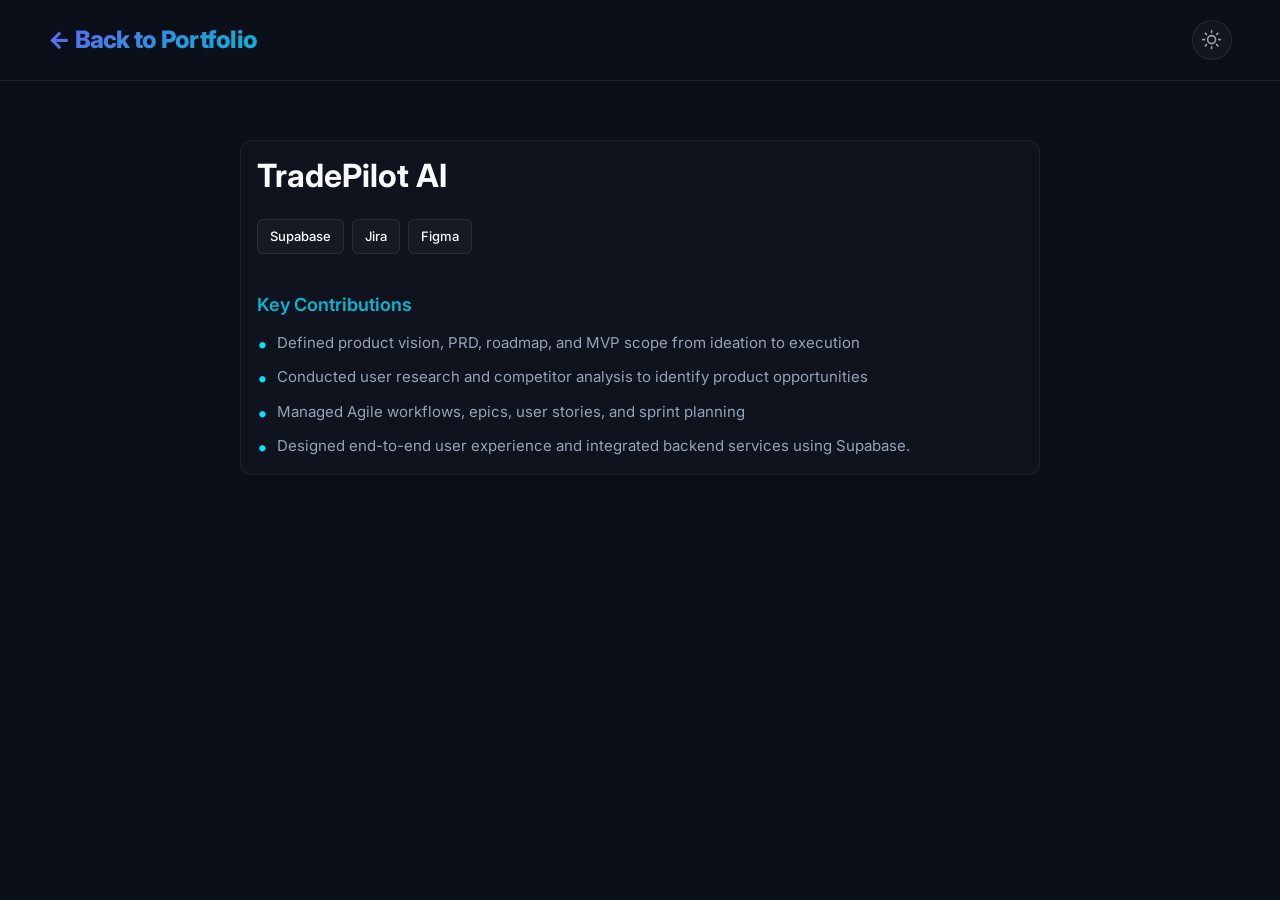
==== commit fa652f79: "style: remove netflix placeholder image from TradePilot project" ====
--- a/tradepilot.html
+++ b/tradepilot.html
@@ -40,9 +40,9 @@
                     <span class="dash-tag">Figma</span>
                 </div>
 
-                <div style="width: 100%; height: 300px; border-radius: 12px; overflow: hidden; margin-bottom: 40px; border: 1px solid var(--border);">
+                <!-- <div style="width: 100%; height: 300px; border-radius: 12px; overflow: hidden; margin-bottom: 40px; border: 1px solid var(--border);">
                     <img src="https://images.unsplash.com/photo-1611162617474-5b21e879e113?auto=format&fit=crop&w=1200&q=80" alt="TradePilot Preview" style="width: 100%; height: 100%; object-fit: cover;">
-                </div>
+                </div> -->
                 
                 <h3 style="color: var(--c-cyan); font-size: 18px; margin-bottom: 16px;">Key Contributions</h3>
                 <ul class="dash-bullet-list" style="font-size: 16px; line-height: 1.8;">
